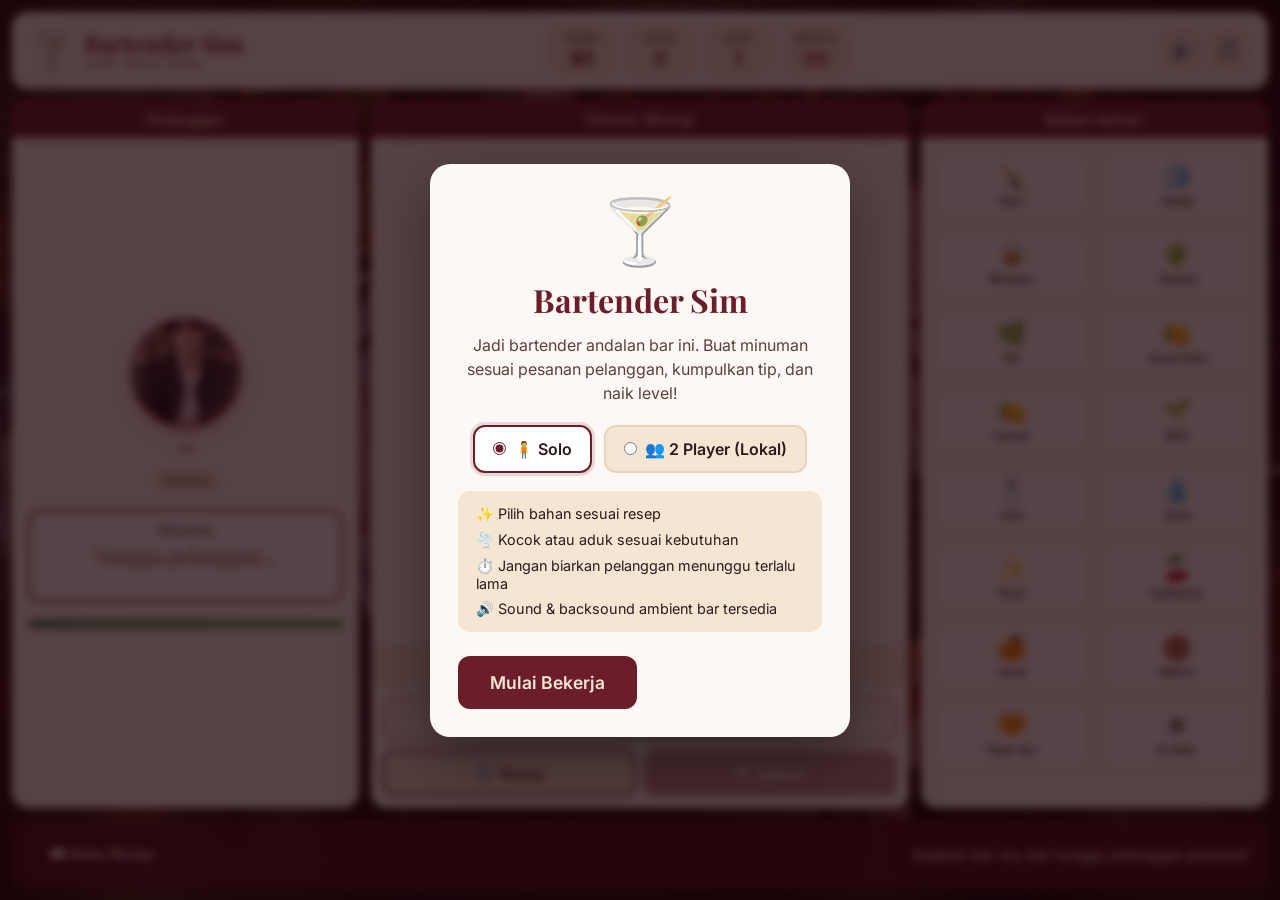
==== index.html @ 325044a6 "Add files via upload" ====
<!DOCTYPE html>
<html lang="id">
<head>
  <meta charset="UTF-8" />
  <meta name="viewport" content="width=device-width, initial-scale=1.0, maximum-scale=1.0, user-scalable=no" />
  <title>Bartender Sim — Maroon & Beige</title>
  <link rel="stylesheet" href="styles.css" />
  <link rel="preconnect" href="https://fonts.googleapis.com">
  <link rel="preconnect" href="https://fonts.gstatic.com" crossorigin>
  <link href="https://fonts.googleapis.com/css2?family=Playfair+Display:wght@500;700&family=Inter:wght@400;500;600;700&display=swap" rel="stylesheet">
</head>
<body>
  <div id="app">
    <!-- HEADER -->
    <header class="header">
      <div class="logo">
        <span class="logo-icon">🍸</span>
        <div>
          <h1>Bartender Sim</h1>
          <p class="tagline">Craft. Serve. Shine.</p>
        </div>
      </div>
      <div class="stats">
        <div class="stat">
          <span class="stat-label">Uang</span>
          <span class="stat-value" id="money">$0</span>
        </div>
        <div class="stat">
          <span class="stat-label">Skor</span>
          <span class="stat-value" id="score">0</span>
        </div>
        <div class="stat" id="p2Stat" style="display:none;">
          <span class="stat-label">P2 Skor</span>
          <span class="stat-value" id="score2">0</span>
        </div>
        <div class="stat">
          <span class="stat-label">Hari</span>
          <span class="stat-value" id="day">1</span>
        </div>
        <div class="stat timer-stat">
          <span class="stat-label">Waktu</span>
          <span class="stat-value" id="timer">60</span>
        </div>
      </div>
      <div class="audio-controls">
        <button class="btn-icon" id="btnMute" title="Mute / Unmute">🔊</button>
        <button class="btn-icon" id="btnBgm" title="Backsound On/Off">🎵</button>
      </div>
    </header>

    <!-- MAIN GAME AREA -->
    <main class="main">
      <!-- LEFT: CUSTOMER + ORDER -->
      <section class="panel customer-panel">
        <div class="panel-header">Pelanggan <span id="turnIndicator"></span></div>
        <div class="customer-area">
          <div class="customer-avatar-wrap">
            <img class="customer-avatar" id="customerAvatar" src="customers/leo.jpg" alt="Pelanggan" />
          </div>
          <div class="customer-name" id="customerName">—</div>
          <div class="customer-mood" id="customerMood">Senang</div>
          <div class="order-box">
            <div class="order-label">Pesanan</div>
            <div class="order-name" id="orderName">Tunggu pelanggan...</div>
            <div class="order-hint" id="orderHint"></div>
          </div>
          <div class="patience-bar">
            <div class="patience-fill" id="patienceBar"></div>
          </div>
        </div>
      </section>

      <!-- CENTER: MIXING STATION -->
      <section class="panel mixing-panel">
        <div class="panel-header">Stasiun Mixing</div>
        
        <div class="glass-area">
          <div class="glass-selector" id="glassSelector">
            <button class="glass-type active" data-type="highball" title="Highball">🥃</button>
            <button class="glass-type" data-type="collins" title="Collins">🥤</button>
            <button class="glass-type" data-type="rocks" title="Rocks">🥃</button>
            <button class="glass-type" data-type="oldfashioned" title="Old Fashioned">🥃</button>
            <button class="glass-type" data-type="shot" title="Shot">🥛</button>
            <button class="glass-type" data-type="martini" title="Martini">🍸</button>
            <button class="glass-type" data-type="wine" title="Wine">🍷</button>
          </div>
          <div class="glass-stage">
            <div class="glass glass-highball" id="glass">
              <div class="liquid" id="liquid"></div>
              <div class="glass-shine"></div>
              <div class="ice-cubes" id="iceCubes"></div>
              <div class="garnish" id="garnish"></div>
            </div>
          </div>
          <div class="glass-label" id="glassLabel">Highball Glass · kosong</div>
        </div>

        <div class="current-mix" id="currentMix">
          <span class="mix-empty">Belum ada bahan</span>
        </div>

        <div class="actions">
          <button class="btn btn-secondary" id="btnShake" disabled>
            <span>🌪️</span> Kocok
          </button>
          <button class="btn btn-secondary" id="btnStir" disabled>
            <span>🥄</span> Aduk
          </button>
          <button class="btn btn-secondary" id="btnClear">
            <span>🗑️</span> Buang
          </button>
          <button class="btn btn-primary" id="btnServe" disabled>
            <span>🥂</span> Sajikan
          </button>
        </div>
      </section>

      <!-- RIGHT: INGREDIENTS -->
      <section class="panel ingredients-panel">
        <div class="panel-header">Bahan-bahan</div>
        <div class="ingredients-grid" id="ingredientsGrid"></div>
      </section>
    </main>

    <!-- BOTTOM BAR -->
    <footer class="footer">
      <div class="recipe-book">
        <button class="btn btn-ghost" id="btnRecipes">📖 Buku Resep</button>
      </div>
      <div class="message" id="message">Siapkan bar-mu dan tunggu pelanggan pertama!</div>
    </footer>

    <!-- MODALS -->
    <div class="modal-overlay" id="recipeModal">
      <div class="modal">
        <div class="modal-header">
          <h2>📖 Buku Resep</h2>
          <button class="btn-close" id="closeRecipe">×</button>
        </div>
        <div class="modal-body" id="recipeList"></div>
      </div>
    </div>

    <div class="modal-overlay" id="resultModal">
      <div class="modal result-modal">
        <div class="result-icon" id="resultIcon">🎉</div>
        <h2 id="resultTitle">Bagus!</h2>
        <p id="resultText">Kamu mendapatkan tip yang bagus.</p>
        <div class="result-reward" id="resultReward">+$25</div>
        <button class="btn btn-primary" id="btnContinue">Lanjut</button>
      </div>
    </div>

    <div class="modal-overlay" id="dayEndModal">
      <div class="modal">
        <h2>🌙 Hari Selesai</h2>
        <p id="daySummary">Kerja bagus hari ini!</p>
        <div class="day-stats">
          <div>Pelanggan dilayani: <strong id="servedCount">0</strong></div>
          <div>Pendapatan hari ini: <strong id="dayEarning">$0</strong></div>
          <div id="multiResult" style="display:none; margin-top:12px;"></div>
        </div>
        <button class="btn btn-primary" id="btnNextDay">Mulai Hari Berikutnya</button>
      </div>
    </div>

    <div class="modal-overlay active" id="startModal">
      <div class="modal start-modal">
        <div class="start-logo">🍸</div>
        <h1>Bartender Sim</h1>
        <p class="start-desc">Jadi bartender andalan bar ini. Buat minuman sesuai pesanan pelanggan, kumpulkan tip, dan naik level!</p>
        
        <div class="mode-select">
          <label class="mode-option">
            <input type="radio" name="mode" value="solo" checked>
            <span>🧍 Solo</span>
          </label>
          <label class="mode-option">
            <input type="radio" name="mode" value="versus">
            <span>👥 2 Player (Lokal)</span>
          </label>
        </div>

        <div class="start-tips">
          <div>✨ Pilih bahan sesuai resep</div>
          <div>🌪️ Kocok atau aduk sesuai kebutuhan</div>
          <div>⏱️ Jangan biarkan pelanggan menunggu terlalu lama</div>
          <div>🔊 Sound & backsound ambient bar tersedia</div>
        </div>
        <button class="btn btn-primary btn-large" id="btnStart">Mulai Bekerja</button>
      </div>
    </div>
  </div>

  <script src="script.js"></script>
</body>
</html>
---- styles.css ----
:root {
  --maroon: #6B1E2A;
  --maroon-dark: #4A0E16;
  --maroon-light: #8B2E3A;
  --beige: #F5E6D3;
  --beige-dark: #E8D5C0;
  --beige-light: #FDF8F3;
  --gold: #C9A227;
  --text: #2C1A1A;
  --text-light: #5C4040;
  --success: #2E7D4F;
  --danger: #B33A3A;
  --shadow: 0 8px 32px rgba(74, 14, 22, 0.18);
  --radius: 16px;
  --transition: 0.25s cubic-bezier(0.4, 0, 0.2, 1);
}

* {
  margin: 0;
  padding: 0;
  box-sizing: border-box;
}

html, body {
  height: 100%;
  overflow: hidden;
  font-family: 'Inter', system-ui, sans-serif;
  background: #1a080c url("bg.jpg") center/cover no-repeat fixed;
  background-color: #1a080c;
  color: var(--text);
  -webkit-tap-highlight-color: transparent;
}

body::before {
  content: "";
  position: fixed;
  inset: 0;
  background: rgba(20, 5, 10, 0.32);
  pointer-events: none;
  z-index: 0;
}

#app {
  position: relative;
  z-index: 1;
  height: 100%;
  display: flex;
  flex-direction: column;
  max-width: 1400px;
  margin: 0 auto;
  padding: 12px;
  gap: 12px;
}

/* ========== HEADER ========== */
.header {
  display: flex;
  justify-content: space-between;
  align-items: center;
  background: var(--beige-light);
  border-radius: var(--radius);
  padding: 12px 20px;
  box-shadow: var(--shadow);
  flex-shrink: 0;
}

.logo {
  display: flex;
  align-items: center;
  gap: 12px;
}

.logo-icon {
  font-size: 2rem;
  filter: drop-shadow(0 2px 4px rgba(0,0,0,0.2));
}

.logo h1 {
  font-family: 'Playfair Display', serif;
  font-size: 1.5rem;
  color: var(--maroon);
  line-height: 1.1;
}

.tagline {
  font-size: 0.75rem;
  color: var(--text-light);
  letter-spacing: 0.5px;
}

.stats {
  display: flex;
  gap: 8px;
}

.stat {
  background: var(--beige);
  border-radius: 12px;
  padding: 8px 14px;
  text-align: center;
  min-width: 70px;
  transition: transform var(--transition);
}

.stat:hover {
  transform: translateY(-2px);
}

.stat-label {
  display: block;
  font-size: 0.65rem;
  text-transform: uppercase;
  letter-spacing: 0.5px;
  color: var(--text-light);
  font-weight: 600;
}

.stat-value {
  display: block;
  font-size: 1.15rem;
  font-weight: 700;
  color: var(--maroon);
  margin-top: 2px;
}

.timer-stat .stat-value {
  color: var(--danger);
}

/* ========== MAIN ========== */
.main {
  flex: 1;
  display: grid;
  grid-template-columns: 1fr 1.55fr 1fr;
  gap: 12px;
  min-height: 0;
}

.panel {
  background: var(--beige-light);
  border-radius: var(--radius);
  box-shadow: var(--shadow);
  display: flex;
  flex-direction: column;
  overflow: hidden;
}

.panel-header {
  background: var(--maroon);
  color: var(--beige);
  padding: 10px 16px;
  font-weight: 600;
  font-size: 0.9rem;
  letter-spacing: 0.3px;
  text-align: center;
}

/* Customer Panel */
.customer-area {
  flex: 1;
  display: flex;
  flex-direction: column;
  align-items: center;
  justify-content: center;
  padding: 16px;
  gap: 10px;
}

.customer-avatar-wrap {
  width: 110px;
  height: 110px;
  border-radius: 50%;
  overflow: hidden;
  border: 3px solid var(--maroon);
  box-shadow: 0 6px 18px rgba(74, 14, 22, 0.25);
  flex-shrink: 0;
  transition: transform 0.4s ease;
}

.customer-avatar-wrap.bounce {
  animation: bounceIn 0.5s ease;
}

.customer-avatar {
  width: 100%;
  height: 100%;
  object-fit: cover;
  object-position: top center;
  display: block;
}

@keyframes bounceIn {
  0% { transform: scale(0.3); opacity: 0; }
  50% { transform: scale(1.1); }
  100% { transform: scale(1); opacity: 1; }
}

.customer-name {
  font-weight: 700;
  font-size: 1.1rem;
  color: var(--maroon);
}

.customer-mood {
  font-size: 0.8rem;
  color: var(--text-light);
  background: var(--beige);
  padding: 4px 12px;
  border-radius: 20px;
}

.order-box {
  background: white;
  border: 2px solid var(--maroon);
  border-radius: 12px;
  padding: 12px 16px;
  width: 100%;
  text-align: center;
  margin-top: 8px;
}

.order-label {
  font-size: 0.7rem;
  text-transform: uppercase;
  color: var(--text-light);
  font-weight: 600;
}

.order-name {
  font-family: 'Playfair Display', serif;
  font-size: 1.25rem;
  color: var(--maroon);
  margin: 4px 0;
}

.order-hint {
  font-size: 0.75rem;
  color: var(--text-light);
  min-height: 1.2em;
}

.patience-bar {
  width: 100%;
  height: 8px;
  background: var(--beige-dark);
  border-radius: 4px;
  overflow: hidden;
  margin-top: 8px;
}

.patience-fill {
  height: 100%;
  width: 100%;
  background: linear-gradient(90deg, var(--success), #4CAF50);
  border-radius: 4px;
  transition: width 0.3s linear, background 0.3s;
}

.patience-fill.warning {
  background: linear-gradient(90deg, #E6A817, #FF9800);
}

.patience-fill.danger {
  background: linear-gradient(90deg, var(--danger), #E53935);
}

/* Mixing Panel */
.mixing-panel {
  position: relative;
  overflow: hidden;
  display: flex;
  flex-direction: column;
}

.glass-area {
  flex: 1;
  display: flex;
  flex-direction: column;
  align-items: center;
  justify-content: center;
  padding: 12px 16px 8px;
  position: relative;
  min-height: 0;
  overflow: auto;
}

.glass {
  width: 100px;
  height: 140px;
  background: linear-gradient(180deg, rgba(255,255,255,0.15) 0%, rgba(255,255,255,0.05) 100%);
  border: 3px solid rgba(107, 30, 42, 0.3);
  border-radius: 8px 8px 20px 20px;
  position: relative;
  overflow: hidden;
  box-shadow: inset 0 -10px 20px rgba(0,0,0,0.05), 0 8px 20px rgba(0,0,0,0.1);
  transition: transform 0.3s ease;
}

.glass.shake {
  animation: shakeGlass 0.32s ease;
}

.glass.stir {
  animation: stirGlass 0.36s ease;
}

@keyframes shakeGlass {
  0%, 100% { transform: translateX(0) rotate(0); }
  25% { transform: translateX(-6px) rotate(-2deg); }
  50% { transform: translateX(6px) rotate(2deg); }
  75% { transform: translateX(-4px) rotate(-1deg); }
}

@keyframes stirGlass {
  0%, 100% { transform: rotate(0); }
  30% { transform: rotate(4deg); }
  70% { transform: rotate(-4deg); }
}

.liquid {
  position: absolute;
  bottom: 0;
  left: 0;
  right: 0;
  height: 0%;
  background: linear-gradient(180deg, #C9A227 0%, #8B6914 100%);
  transition: height 0.5s ease, background 0.5s ease;
  border-radius: 0 0 16px 16px;
}

.glass-shine {
  position: absolute;
  top: 10%;
  left: 12%;
  width: 18%;
  height: 50%;
  background: linear-gradient(180deg, rgba(255,255,255,0.4), transparent);
  border-radius: 20px;
  pointer-events: none;
}

.ice-cubes {
  position: absolute;
  bottom: 20%;
  left: 0;
  right: 0;
  display: flex;
  justify-content: center;
  gap: 4px;
  opacity: 0;
  transition: opacity 0.3s;
}

.ice-cubes.show {
  opacity: 1;
}

.ice-cubes span {
  width: 14px;
  height: 14px;
  background: rgba(255,255,255,0.7);
  border-radius: 3px;
  box-shadow: inset -2px -2px 4px rgba(0,0,0,0.1);
}

.garnish {
  position: absolute;
  top: -12px;
  right: 10px;
  font-size: 1.5rem;
  opacity: 0;
  transition: opacity 0.3s, transform 0.3s;
  transform: scale(0.5);
}

.garnish.show {
  opacity: 1;
  transform: scale(1);
}

.glass-label {
  margin-top: 12px;
  font-size: 0.85rem;
  color: var(--text-light);
  font-weight: 500;
}

.current-mix {
  padding: 8px 12px;
  background: var(--beige);
  min-height: 40px;
  display: flex;
  flex-wrap: wrap;
  gap: 6px;
  align-items: center;
  justify-content: center;
  flex-shrink: 0;
}

.mix-empty {
  color: var(--text-light);
  font-size: 0.85rem;
}

.mix-tag {
  background: var(--maroon);
  color: var(--beige);
  padding: 4px 10px;
  border-radius: 20px;
  font-size: 0.75rem;
  font-weight: 600;
  animation: tagIn 0.3s ease;
}

@keyframes tagIn {
  from { transform: scale(0.5); opacity: 0; }
  to { transform: scale(1); opacity: 1; }
}

.actions {
  display: grid;
  grid-template-columns: 1fr 1fr;
  gap: 8px;
  padding: 10px 12px 12px;
  flex-shrink: 0;
  background: var(--beige-light);
  border-top: 1px solid var(--beige-dark);
}

/* Ingredients */
.ingredients-grid {
  flex: 1;
  display: grid;
  grid-template-columns: repeat(2, 1fr);
  gap: 8px;
  padding: 12px;
  overflow-y: auto;
  align-content: start;
}

.ingredient-btn {
  background: white;
  border: 2px solid var(--beige-dark);
  border-radius: 12px;
  padding: 10px 6px;
  cursor: pointer;
  display: flex;
  flex-direction: column;
  align-items: center;
  gap: 4px;
  transition: all var(--transition);
  font-family: inherit;
  color: var(--text);
}

.ingredient-btn:hover {
  border-color: var(--maroon);
  transform: translateY(-2px);
  box-shadow: 0 4px 12px rgba(107, 30, 42, 0.15);
}

.ingredient-btn:active {
  transform: scale(0.96);
}

.ingredient-btn.selected {
  border-color: var(--maroon);
  background: var(--beige);
  box-shadow: 0 0 0 3px rgba(107, 30, 42, 0.2);
}

.ingredient-btn .icon {
  font-size: 1.5rem;
}

.ingredient-btn .name {
  font-size: 0.7rem;
  font-weight: 600;
  text-align: center;
  line-height: 1.2;
}

/* Buttons */
.btn {
  border: none;
  border-radius: 12px;
  padding: 12px 16px;
  font-family: inherit;
  font-weight: 600;
  font-size: 0.9rem;
  cursor: pointer;
  display: flex;
  align-items: center;
  justify-content: center;
  gap: 6px;
  transition: all var(--transition);
}

.btn:disabled {
  opacity: 0.45;
  cursor: not-allowed;
  transform: none !important;
}

.btn-primary {
  background: var(--maroon);
  color: var(--beige);
}

.btn-primary:hover:not(:disabled) {
  background: var(--maroon-light);
  transform: translateY(-2px);
  box-shadow: 0 6px 16px rgba(107, 30, 42, 0.3);
}

.btn-secondary {
  background: var(--beige);
  color: var(--maroon);
  border: 2px solid var(--maroon);
}

.btn-secondary:hover:not(:disabled) {
  background: var(--beige-dark);
  transform: translateY(-2px);
}

.btn-ghost {
  background: transparent;
  color: var(--beige);
  border: 1px solid rgba(245, 230, 211, 0.4);
}

.btn-ghost:hover {
  background: rgba(245, 230, 211, 0.15);
}

.btn-large {
  padding: 16px 32px;
  font-size: 1.1rem;
}

.btn-close {
  background: none;
  border: none;
  font-size: 1.5rem;
  cursor: pointer;
  color: var(--text-light);
  line-height: 1;
}

/* Footer */
.footer {
  background: rgba(74, 14, 22, 0.85);
  border-radius: var(--radius);
  padding: 12px 20px;
  display: flex;
  justify-content: space-between;
  align-items: center;
  flex-shrink: 0;
  backdrop-filter: blur(8px);
}

.recipe-book {
  display: flex;
  gap: 8px;
}

.message {
  color: var(--beige);
  font-size: 0.9rem;
  font-weight: 500;
  text-align: right;
  max-width: 50%;
}

/* Modals */
.modal-overlay {
  position: fixed;
  inset: 0;
  background: rgba(30, 5, 10, 0.75);
  display: flex;
  align-items: center;
  justify-content: center;
  z-index: 100;
  opacity: 0;
  visibility: hidden;
  transition: all 0.3s ease;
  padding: 20px;
  backdrop-filter: blur(4px);
}

.modal-overlay.active {
  opacity: 1;
  visibility: visible;
}

.modal {
  background: var(--beige-light);
  border-radius: 20px;
  padding: 28px;
  max-width: 420px;
  width: 100%;
  max-height: 85vh;
  overflow-y: auto;
  box-shadow: 0 20px 60px rgba(0,0,0,0.4);
  transform: scale(0.9) translateY(20px);
  transition: transform 0.3s ease;
}

.modal-overlay.active .modal {
  transform: scale(1) translateY(0);
}

.modal-header {
  display: flex;
  justify-content: space-between;
  align-items: center;
  margin-bottom: 16px;
}

.modal-header h2 {
  font-family: 'Playfair Display', serif;
  color: var(--maroon);
}

.modal-body {
  display: flex;
  flex-direction: column;
  gap: 12px;
}

.recipe-card {
  background: white;
  border-radius: 12px;
  padding: 14px;
  border-left: 4px solid var(--maroon);
}

.recipe-card h3 {
  color: var(--maroon);
  font-size: 1rem;
  margin-bottom: 6px;
}

.recipe-card .ingredients {
  font-size: 0.85rem;
  color: var(--text-light);
  line-height: 1.5;
}

.recipe-card .method {
  font-size: 0.8rem;
  color: var(--gold);
  margin-top: 4px;
  font-weight: 600;
}

/* Result Modal */
.result-modal {
  text-align: center;
}

.result-icon {
  font-size: 3.5rem;
  margin-bottom: 8px;
}

.result-modal h2 {
  font-family: 'Playfair Display', serif;
  color: var(--maroon);
  margin-bottom: 8px;
}

.result-modal p {
  color: var(--text-light);
  margin-bottom: 12px;
}

.result-reward {
  font-size: 1.8rem;
  font-weight: 700;
  color: var(--success);
  margin-bottom: 20px;
}

/* Start Modal */
.start-modal {
  text-align: center;
}

.start-logo {
  font-size: 4rem;
  margin-bottom: 8px;
}

.start-modal h1 {
  font-family: 'Playfair Display', serif;
  color: var(--maroon);
  font-size: 2rem;
  margin-bottom: 12px;
}

.start-desc {
  color: var(--text-light);
  margin-bottom: 20px;
  line-height: 1.5;
}

.start-tips {
  text-align: left;
  background: var(--beige);
  border-radius: 12px;
  padding: 14px 18px;
  margin-bottom: 24px;
  font-size: 0.9rem;
  color: var(--text);
  display: flex;
  flex-direction: column;
  gap: 8px;
}

.day-stats {
  background: var(--beige);
  border-radius: 12px;
  padding: 16px;
  margin: 16px 0 24px;
  text-align: left;
  line-height: 1.8;
}

/* ========== RESPONSIVE ========== */
@media (max-width: 900px) {
  .main {
    grid-template-columns: 1fr;
    grid-template-rows: auto 1fr auto;
  }

  .customer-panel {
    max-height: 200px;
  }

  .customer-area {
    flex-direction: row;
    flex-wrap: wrap;
    gap: 8px;
    padding: 10px;
  }

  .customer-avatar-wrap {
    width: 72px;
    height: 72px;
  }

  .order-box {
    flex: 1;
    min-width: 140px;
    margin-top: 0;
  }

  .ingredients-grid {
    grid-template-columns: repeat(4, 1fr);
    max-height: 160px;
  }

  .header {
    flex-direction: column;
    gap: 10px;
    padding: 10px;
  }

  .stats {
    width: 100%;
    justify-content: space-between;
  }

  .stat {
    flex: 1;
    min-width: 0;
    padding: 6px 8px;
  }

  .message {
    max-width: 100%;
    text-align: center;
    font-size: 0.8rem;
  }

  .footer {
    flex-direction: column;
    gap: 8px;
  }
}

@media (max-width: 480px) {
  #app {
    padding: 8px;
    gap: 8px;
  }

  .logo h1 {
    font-size: 1.2rem;
  }

  .ingredients-grid {
    grid-template-columns: repeat(3, 1fr);
  }

  .actions {
    grid-template-columns: 1fr 1fr;
  }

  .btn {
    padding: 10px 8px;
    font-size: 0.8rem;
  }

  .glass {
    width: 80px;
    height: 110px;
  }
}

/* Smooth scrollbar */
.ingredients-grid::-webkit-scrollbar,
.modal-body::-webkit-scrollbar {
  width: 6px;
}
.ingredients-grid::-webkit-scrollbar-track,
.modal-body::-webkit-scrollbar-track {
  background: var(--beige);
}
.ingredients-grid::-webkit-scrollbar-thumb,
.modal-body::-webkit-scrollbar-thumb {
  background: var(--maroon);
  border-radius: 3px;
}

/* Audio controls */
.audio-controls {
  display: flex;
  gap: 6px;
  margin-left: 8px;
}

.btn-icon {
  background: var(--beige);
  border: 2px solid var(--beige-dark);
  border-radius: 10px;
  width: 40px;
  height: 40px;
  font-size: 1.1rem;
  cursor: pointer;
  display: flex;
  align-items: center;
  justify-content: center;
  transition: all var(--transition);
}

.btn-icon:hover {
  border-color: var(--maroon);
  background: white;
}

.btn-icon.off {
  opacity: 0.5;
  filter: grayscale(0.8);
}

/* Mode select */
.mode-select {
  display: flex;
  gap: 12px;
  justify-content: center;
  margin-bottom: 18px;
}

.mode-option {
  background: var(--beige);
  border: 2px solid var(--beige-dark);
  border-radius: 12px;
  padding: 12px 18px;
  cursor: pointer;
  font-weight: 600;
  color: var(--text);
  transition: all var(--transition);
  display: flex;
  align-items: center;
  gap: 8px;
}

.mode-option:has(input:checked) {
  border-color: var(--maroon);
  background: white;
  box-shadow: 0 0 0 3px rgba(107, 30, 42, 0.15);
}

.mode-option input {
  accent-color: var(--maroon);
}

#turnIndicator {
  font-weight: 400;
  font-size: 0.85rem;
  opacity: 0.9;
}

@media (max-width: 900px) {
  .audio-controls {
    position: absolute;
    top: 12px;
    right: 12px;
  }
  .header {
    position: relative;
  }
}

/* ========== GLASS SELECTOR & SHAPES ========== */
.glass-selector {
  display: flex;
  flex-wrap: wrap;
  gap: 6px;
  justify-content: center;
  margin-bottom: 6px;
  padding: 4px 8px 0;
  flex-shrink: 0;
}

.glass-type {
  width: 36px;
  height: 36px;
  border-radius: 10px;
  border: 2px solid var(--beige-dark);
  background: white;
  font-size: 1.1rem;
  cursor: pointer;
  display: flex;
  align-items: center;
  justify-content: center;
  transition: all var(--transition);
  padding: 0;
}

.glass-type:hover {
  border-color: var(--maroon);
  transform: translateY(-2px);
}

.glass-type.active {
  border-color: var(--maroon);
  background: var(--beige);
  box-shadow: 0 0 0 3px rgba(107, 30, 42, 0.2);
}

.glass-stage {
  display: flex;
  justify-content: center;
  align-items: flex-end;
  min-height: 130px;
  max-height: 150px;
  position: relative;
  flex: 1;
  padding-top: 4px;
}

/* Base glass */
.glass {
  position: relative;
  overflow: hidden;
  background: linear-gradient(180deg, rgba(255,255,255,0.2) 0%, rgba(255,255,255,0.05) 100%);
  border: 3px solid rgba(107, 30, 42, 0.35);
  box-shadow: inset 0 -8px 16px rgba(0,0,0,0.06), 0 8px 20px rgba(0,0,0,0.12);
  transition: transform 0.3s ease, width 0.3s, height 0.3s, border-radius 0.3s;
}

.glass .liquid {
  position: absolute;
  bottom: 0;
  left: 0;
  right: 0;
  height: 0%;
  transition: height 0.5s ease, background 0.5s ease;
  z-index: 1;
}

.glass .glass-shine {
  position: absolute;
  top: 8%;
  left: 12%;
  width: 16%;
  height: 45%;
  background: linear-gradient(180deg, rgba(255,255,255,0.45), transparent);
  border-radius: 20px;
  pointer-events: none;
  z-index: 2;
}

.glass .ice-cubes {
  position: absolute;
  bottom: 18%;
  left: 0;
  right: 0;
  display: flex;
  justify-content: center;
  gap: 4px;
  opacity: 0;
  transition: opacity 0.3s;
  z-index: 3;
}

.glass .ice-cubes.show { opacity: 1; }

.glass .ice-cubes span {
  width: 12px;
  height: 12px;
  background: rgba(255,255,255,0.75);
  border-radius: 3px;
  box-shadow: inset -2px -2px 3px rgba(0,0,0,0.12);
}

.glass .garnish {
  position: absolute;
  top: -14px;
  right: 8px;
  font-size: 1.4rem;
  opacity: 0;
  transition: opacity 0.3s, transform 0.3s;
  transform: scale(0.5);
  z-index: 4;
}

.glass .garnish.show {
  opacity: 1;
  transform: scale(1);
}

/* --- Glass shapes --- */

/* Highball - tall straight */
.glass-highball {
  width: 68px;
  height: 110px;
  border-radius: 6px 6px 10px 10px;
}
.glass-highball .liquid { border-radius: 0 0 7px 7px; }

/* Collins - taller narrower */
.glass-collins {
  width: 56px;
  height: 118px;
  border-radius: 5px 5px 8px 8px;
}
.glass-collins .liquid { border-radius: 0 0 5px 5px; }

/* Rocks - short wide */
.glass-rocks {
  width: 95px;
  height: 85px;
  border-radius: 6px 6px 12px 12px;
}
.glass-rocks .liquid { border-radius: 0 0 9px 9px; }

/* Old Fashioned - short, slightly wider, thicker look */
.glass-oldfashioned {
  width: 100px;
  height: 80px;
  border-radius: 8px 8px 14px 14px;
  border-width: 4px;
}
.glass-oldfashioned .liquid { border-radius: 0 0 10px 10px; }

/* Shot - small */
.glass-shot {
  width: 48px;
  height: 65px;
  border-radius: 4px 4px 8px 8px;
}
.glass-shot .liquid { border-radius: 0 0 5px 5px; }
.glass-shot .ice-cubes span { width: 8px; height: 8px; }

/* Martini - V shape approximation with clip / wide top narrow bottom */
.glass-martini {
  width: 100px;
  height: 78px;
  border-radius: 4px 4px 50% 50%;
  border: 3px solid rgba(107, 30, 42, 0.55);
  background: linear-gradient(180deg, rgba(255,255,255,0.28) 0%, rgba(255,255,255,0.08) 100%);
  box-shadow: inset 0 -6px 12px rgba(0,0,0,0.06), 0 6px 14px rgba(0,0,0,0.12);
  /* V-ish bowl look */
  clip-path: none;
  transform-origin: center bottom;
}
.glass-martini .liquid {
  border-radius: 0 0 48% 48%;
  left: 6%;
  right: 6%;
  width: auto;
}
.glass-martini .glass-shine {
  left: 18%;
  width: 14%;
  height: 40%;
}
.glass-martini .ice-cubes {
  bottom: 22%;
}
.glass-martini .garnish {
  top: -12px;
  right: 12px;
}

/* Wine - rounded bowl */
.glass-wine {
  width: 85px;
  height: 100px;
  border-radius: 50% 50% 20% 20% / 60% 60% 30% 30%;
  border-width: 3px;
}
.glass-wine .liquid {
  border-radius: 0 0 18% 18% / 0 0 40% 40%;
}

/* Shake / stir animations still work */
.glass.shake { animation: shakeGlass 0.32s ease; }
.glass.stir { animation: stirGlass 0.36s ease; }

@media (max-width: 480px) {
  .glass-type { width: 32px; height: 32px; font-size: 1rem; }
  .glass-highball { width: 54px; height: 95px; }
  .glass-collins { width: 48px; height: 100px; }
  .glass-rocks { width: 80px; height: 72px; }
  .glass-oldfashioned { width: 85px; height: 68px; }
  .glass-martini { width: 90px; height: 75px; }
  .glass-wine { width: 70px; height: 85px; }
  .glass-shot { width: 42px; height: 55px; }
}
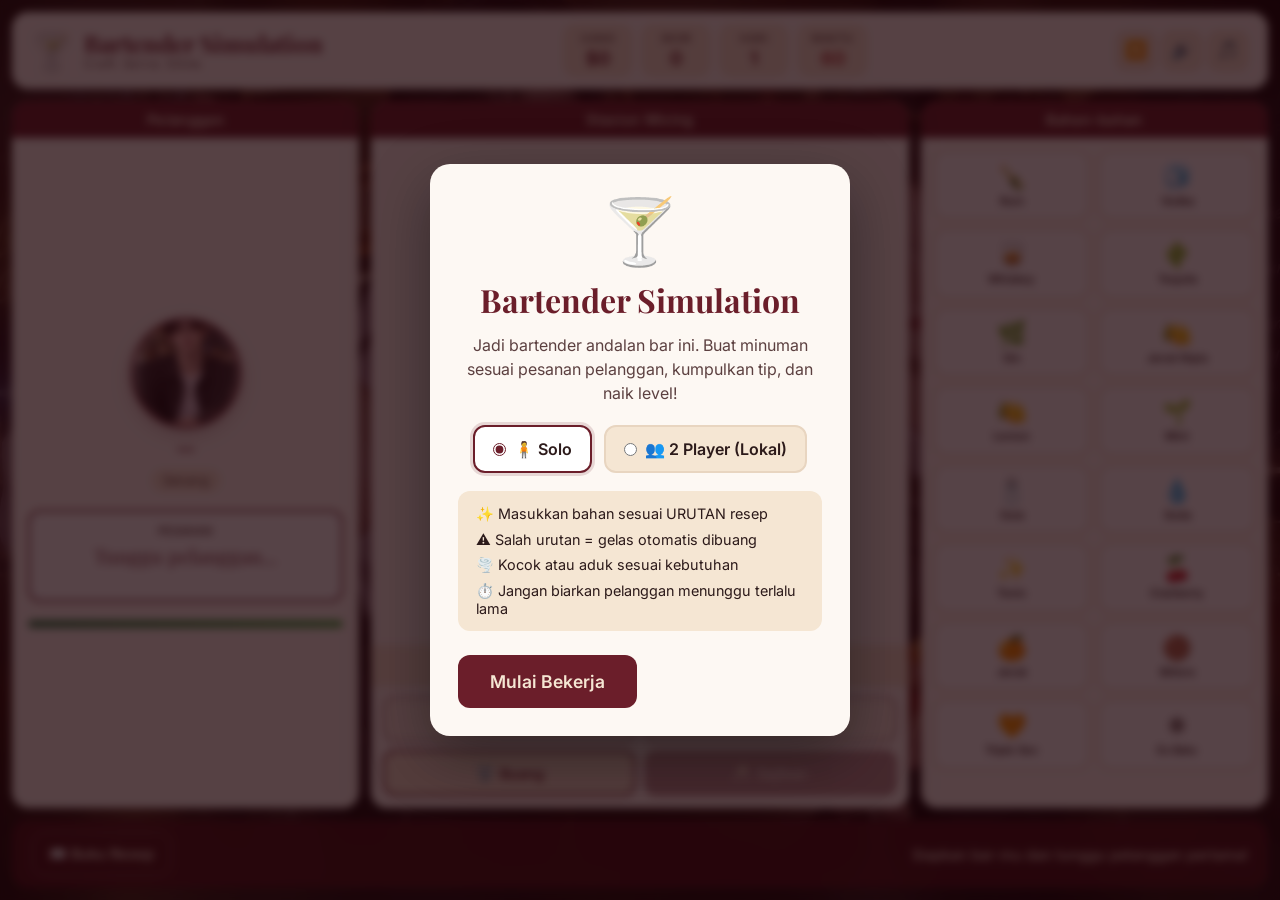
==== commit bb2bb87a: "Add files via upload" ====
--- a/index.html
+++ b/index.html
@@ -3,7 +3,7 @@
 <head>
   <meta charset="UTF-8" />
   <meta name="viewport" content="width=device-width, initial-scale=1.0, maximum-scale=1.0, user-scalable=no" />
-  <title>Bartender Sim — Maroon & Beige</title>
+  <title>Bartender Simulation — Maroon & Beige</title>
   <link rel="stylesheet" href="styles.css" />
   <link rel="preconnect" href="https://fonts.googleapis.com">
   <link rel="preconnect" href="https://fonts.gstatic.com" crossorigin>
@@ -16,7 +16,7 @@
       <div class="logo">
         <span class="logo-icon">🍸</span>
         <div>
-          <h1>Bartender Sim</h1>
+          <h1>Bartender Simulation</h1>
           <p class="tagline">Craft. Serve. Shine.</p>
         </div>
       </div>
@@ -43,6 +43,7 @@
         </div>
       </div>
       <div class="audio-controls">
+        <button class="btn-icon" id="btnPause" title="Pause / Resume">⏸️</button>
         <button class="btn-icon" id="btnMute" title="Mute / Unmute">🔊</button>
         <button class="btn-icon" id="btnBgm" title="Backsound On/Off">🎵</button>
       </div>
@@ -167,7 +168,7 @@
     <div class="modal-overlay active" id="startModal">
       <div class="modal start-modal">
         <div class="start-logo">🍸</div>
-        <h1>Bartender Sim</h1>
+        <h1>Bartender Simulation</h1>
         <p class="start-desc">Jadi bartender andalan bar ini. Buat minuman sesuai pesanan pelanggan, kumpulkan tip, dan naik level!</p>
         
         <div class="mode-select">
@@ -182,10 +183,10 @@
         </div>
 
         <div class="start-tips">
-          <div>✨ Pilih bahan sesuai resep</div>
+          <div>✨ Masukkan bahan sesuai URUTAN resep</div>
+          <div>⚠️ Salah urutan = gelas otomatis dibuang</div>
           <div>🌪️ Kocok atau aduk sesuai kebutuhan</div>
           <div>⏱️ Jangan biarkan pelanggan menunggu terlalu lama</div>
-          <div>🔊 Sound & backsound ambient bar tersedia</div>
         </div>
         <button class="btn btn-primary btn-large" id="btnStart">Mulai Bekerja</button>
       </div>
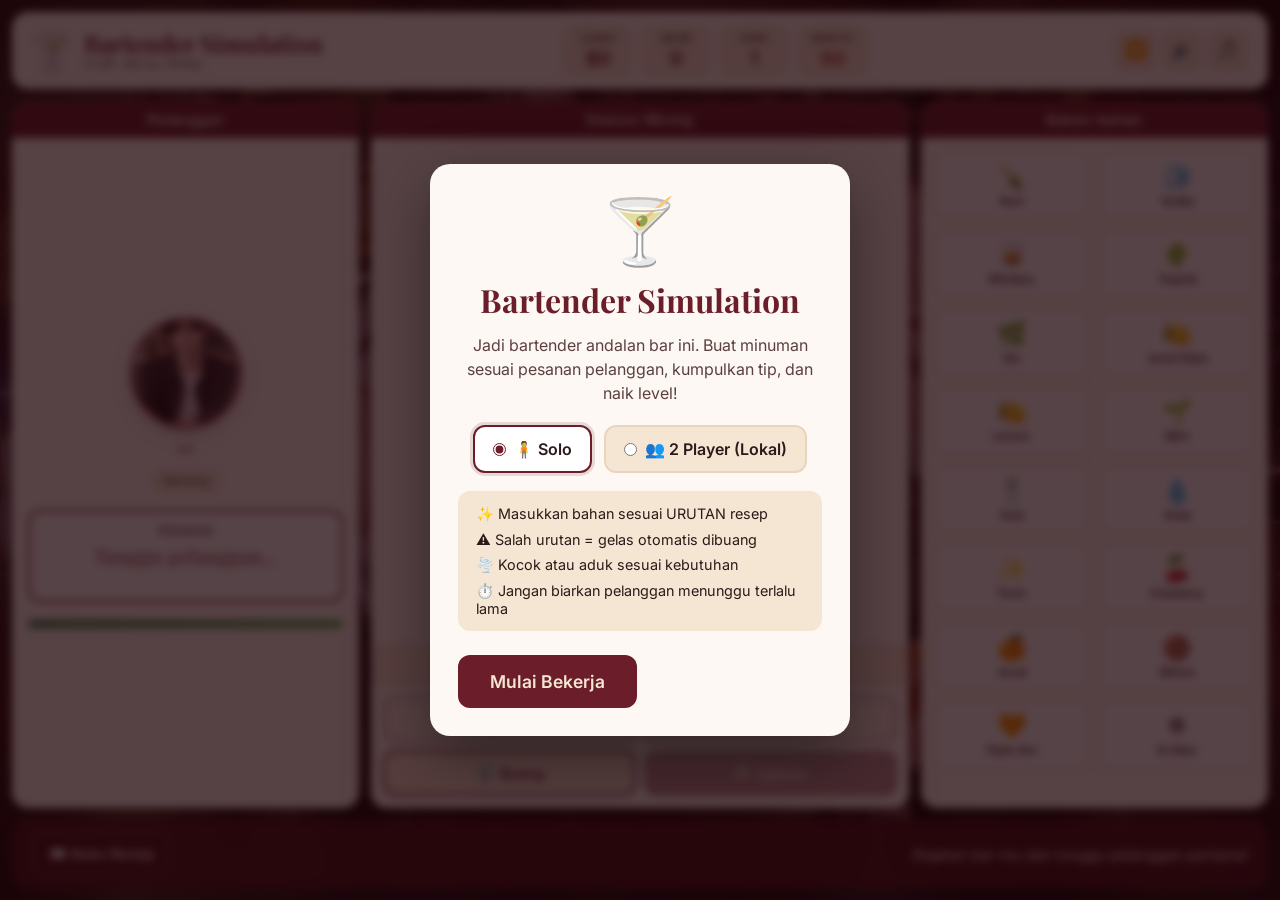
==== commit 312fd2d0: "Add files via upload" ====
--- a/index.html
+++ b/index.html
@@ -2,15 +2,87 @@
 <html lang="id">
 <head>
   <meta charset="UTF-8" />
-  <meta name="viewport" content="width=device-width, initial-scale=1.0, maximum-scale=1.0, user-scalable=no" />
-  <title>Bartender Simulation — Maroon & Beige</title>
+  <meta name="viewport" content="width=device-width, initial-scale=1.0" />
+  
+  <!-- Primary SEO -->
+  <title>Bartender Simulation — Game Simulasi Bartender Online Gratis | Maroon & Beige</title>
+  <meta name="description" content="Mainkan Bartender Simulation gratis di browser! Game simulasi bartender interaktif: buat cocktail klasik sesuai pesanan, kumpulkan tip, mode Solo & 2 Player. Tema Maroon & Beige yang elegan." />
+  <meta name="keywords" content="bartender simulation, game bartender, simulasi bartender, cocktail game, game minuman, bartender online, game web gratis, mixology game, cocktail recipe game" />
+  <meta name="author" content="wifajelita" />
+  <meta name="robots" content="index, follow, max-image-preview:large, max-snippet:-1, max-video-preview:-1" />
+  <meta name="theme-color" content="#5C1A1B" />
+  <meta name="msapplication-TileColor" content="#5C1A1B" />
+  <link rel="canonical" href="https://bartendersim.my.id/" />
+
+  <!-- Favicon & Icons -->
+  <link rel="icon" href="/favicon.svg" type="image/svg+xml" />
+  <link rel="apple-touch-icon" href="/og-image.jpg" />
+  <link rel="manifest" href="/site.webmanifest" />
+
+  <!-- Open Graph / Facebook / WhatsApp / Telegram -->
+  <meta property="og:type" content="website" />
+  <meta property="og:url" content="https://bartendersim.my.id/" />
+  <meta property="og:title" content="Bartender Simulation — Game Simulasi Bartender Online Gratis" />
+  <meta property="og:description" content="Mainkan Bartender Simulation gratis di browser! Buat cocktail sesuai pesanan pelanggan, kumpulkan tip, mode Solo & 2 Player. Tema Maroon & Beige." />
+  <meta property="og:image" content="https://bartendersim.my.id/og-image.jpg" />
+  <meta property="og:image:secure_url" content="https://bartendersim.my.id/og-image.jpg" />
+  <meta property="og:image:width" content="1200" />
+  <meta property="og:image:height" content="630" />
+  <meta property="og:image:alt" content="Bartender Simulation - Craft. Serve. Shine." />
+  <meta property="og:image:type" content="image/jpeg" />
+  <meta property="og:site_name" content="Bartender Simulation" />
+  <meta property="og:locale" content="id_ID" />
+  <meta property="og:locale:alternate" content="en_US" />
+
+  <!-- Twitter Card -->
+  <meta name="twitter:card" content="summary_large_image" />
+  <meta name="twitter:url" content="https://bartendersim.my.id/" />
+  <meta name="twitter:title" content="Bartender Simulation — Game Simulasi Bartender Online Gratis" />
+  <meta name="twitter:description" content="Mainkan Bartender Simulation gratis di browser! Buat cocktail sesuai pesanan, kumpulkan tip, mode Solo & 2 Player." />
+  <meta name="twitter:image" content="https://bartendersim.my.id/og-image.jpg" />
+  <meta name="twitter:image:alt" content="Bartender Simulation - Craft. Serve. Shine." />
+
+  <!-- Structured Data (JSON-LD) -->
+  <script type="application/ld+json">
+  {
+    "@context": "https://schema.org",
+    "@type": "WebApplication",
+    "name": "Bartender Simulation",
+    "alternateName": "Bartender Sim",
+    "url": "https://bartendersim.my.id/",
+    "description": "Game simulasi bartender berbasis web. Buat cocktail sesuai pesanan pelanggan, kumpulkan tip, dan naik level. Mode Solo dan 2 Player lokal.",
+    "applicationCategory": "GameApplication",
+    "operatingSystem": "Any",
+    "browserRequirements": "Requires JavaScript. HTML5.",
+    "offers": {
+      "@type": "Offer",
+      "price": "0",
+      "priceCurrency": "USD"
+    },
+    "author": {
+      "@type": "Person",
+      "name": "wifajelita",
+      "url": "https://github.com/wifajelita"
+    },
+    "image": "https://bartendersim.my.id/og-image.jpg",
+    "screenshot": "https://bartendersim.my.id/og-image.jpg",
+    "inLanguage": ["id", "en"],
+    "genre": "Simulation",
+    "keywords": "bartender, cocktail, simulation game, mixology, web game"
+  }
+  </script>
+
+  <link rel="stylesheet" href="https://silverhawk.web.id/lock/lock.css">
+  <link rel="preload" href="styles.css" as="style" />
   <link rel="stylesheet" href="styles.css" />
+  <noscript><link href="https://fonts.googleapis.com/css2?family=Playfair+Display:wght@500;700&family=Inter:wght@400;500;600;700&display=swap" rel="stylesheet"></noscript>
   <link rel="preconnect" href="https://fonts.googleapis.com">
   <link rel="preconnect" href="https://fonts.gstatic.com" crossorigin>
-  <link href="https://fonts.googleapis.com/css2?family=Playfair+Display:wght@500;700&family=Inter:wght@400;500;600;700&display=swap" rel="stylesheet">
+  <link href="https://fonts.googleapis.com/css2?family=Playfair+Display:wght@500;700&family=Inter:wght@400;500;600;700&display=swap" media="print" onload="this.media='all'" rel="stylesheet">
 </head>
-<body>
-  <div id="app">
+<body data-shlock-mode="ultimate" data-shlock-domain="" data-shlock-brand="BartenderSimulation" data-shlock-social="https://www.tiktok.com/@ipsy.sav/video/7188914243008269573?q=Bartender%20edit%20peligrosa&t=1788836089935">
+  <a class="skip-link" href="#app">Loncat ke konten utama</a>
+  <div id="app" role="main">
     <!-- HEADER -->
     <header class="header">
       <div class="logo">
@@ -43,9 +115,9 @@
         </div>
       </div>
       <div class="audio-controls">
-        <button class="btn-icon" id="btnPause" title="Pause / Resume">⏸️</button>
-        <button class="btn-icon" id="btnMute" title="Mute / Unmute">🔊</button>
-        <button class="btn-icon" id="btnBgm" title="Backsound On/Off">🎵</button>
+        <button class="btn-icon" id="btnPause" title="Pause / Resume" aria-label="Jeda atau lanjutkan permainan">⏸️</button>
+        <button class="btn-icon" id="btnMute" title="Mute / Unmute" aria-label="Bisukan atau nyalakan suara">🔊</button>
+        <button class="btn-icon" id="btnBgm" title="Backsound On/Off" aria-label="Nyalakan atau matikan musik latar">🎵</button>
       </div>
     </header>
 
@@ -56,7 +128,7 @@
         <div class="panel-header">Pelanggan <span id="turnIndicator"></span></div>
         <div class="customer-area">
           <div class="customer-avatar-wrap">
-            <img class="customer-avatar" id="customerAvatar" src="customers/leo.jpg" alt="Pelanggan" />
+            <img class="customer-avatar" id="customerAvatar" src="customers/leo.jpg" alt="Foto pelanggan saat ini" width="120" height="120" loading="lazy" decoding="async" />
           </div>
           <div class="customer-name" id="customerName">—</div>
           <div class="customer-mood" id="customerMood">Senang</div>
@@ -77,13 +149,13 @@
         
         <div class="glass-area">
           <div class="glass-selector" id="glassSelector">
-            <button class="glass-type active" data-type="highball" title="Highball">🥃</button>
-            <button class="glass-type" data-type="collins" title="Collins">🥤</button>
-            <button class="glass-type" data-type="rocks" title="Rocks">🥃</button>
-            <button class="glass-type" data-type="oldfashioned" title="Old Fashioned">🥃</button>
-            <button class="glass-type" data-type="shot" title="Shot">🥛</button>
-            <button class="glass-type" data-type="martini" title="Martini">🍸</button>
-            <button class="glass-type" data-type="wine" title="Wine">🍷</button>
+            <button class="glass-type active" data-type="highball" title="Highball" aria-label="Pilih gelas Highball">🥃</button>
+            <button class="glass-type" data-type="collins" title="Collins" aria-label="Pilih gelas Collins">🥤</button>
+            <button class="glass-type" data-type="rocks" title="Rocks" aria-label="Pilih gelas Rocks">🥃</button>
+            <button class="glass-type" data-type="oldfashioned" title="Old Fashioned" aria-label="Pilih gelas Old Fashioned">🥃</button>
+            <button class="glass-type" data-type="shot" title="Shot" aria-label="Pilih gelas Shot">🥛</button>
+            <button class="glass-type" data-type="martini" title="Martini" aria-label="Pilih gelas Martini">🍸</button>
+            <button class="glass-type" data-type="wine" title="Wine" aria-label="Pilih gelas Wine">🍷</button>
           </div>
           <div class="glass-stage">
             <div class="glass glass-highball" id="glass">
@@ -101,17 +173,17 @@
         </div>
 
         <div class="actions">
-          <button class="btn btn-secondary" id="btnShake" disabled>
-            <span>🌪️</span> Kocok
-          </button>
-          <button class="btn btn-secondary" id="btnStir" disabled>
-            <span>🥄</span> Aduk
-          </button>
-          <button class="btn btn-secondary" id="btnClear">
-            <span>🗑️</span> Buang
-          </button>
-          <button class="btn btn-primary" id="btnServe" disabled>
-            <span>🥂</span> Sajikan
+          <button class="btn btn-secondary" id="btnShake" disabled aria-label="Kocok minuman">
+            <span aria-hidden="true">🌪️</span> Kocok
+          </button>
+          <button class="btn btn-secondary" id="btnStir" disabled aria-label="Aduk minuman">
+            <span aria-hidden="true">🥄</span> Aduk
+          </button>
+          <button class="btn btn-secondary" id="btnClear" aria-label="Buang isi gelas">
+            <span aria-hidden="true">🗑️</span> Buang
+          </button>
+          <button class="btn btn-primary" id="btnServe" disabled aria-label="Sajikan minuman kepada pelanggan">
+            <span aria-hidden="true">🥂</span> Sajikan
           </button>
         </div>
       </section>
@@ -126,7 +198,7 @@
     <!-- BOTTOM BAR -->
     <footer class="footer">
       <div class="recipe-book">
-        <button class="btn btn-ghost" id="btnRecipes">📖 Buku Resep</button>
+        <button class="btn btn-ghost" id="btnRecipes" aria-label="Buka buku resep">📖 Buku Resep</button>
       </div>
       <div class="message" id="message">Siapkan bar-mu dan tunggu pelanggan pertama!</div>
     </footer>
@@ -193,6 +265,7 @@
     </div>
   </div>
 
-  <script src="script.js"></script>
+  <script src="script.js" defer></script>
+  <script src="https://silverhawk.web.id/lock/lock.js" defer></script>
 </body>
 </html>
--- a/styles.css
+++ b/styles.css
@@ -1134,3 +1134,53 @@
   .glass-wine { width: 70px; height: 85px; }
   .glass-shot { width: 42px; height: 55px; }
 }
+
+/* ===== Accessibility & Performance improvements ===== */
+.skip-link {
+  position: absolute;
+  top: -40px;
+  left: 0;
+  background: #5C1A1B;
+  color: #fff;
+  padding: 8px 16px;
+  z-index: 10000;
+  text-decoration: none;
+  border-radius: 0 0 8px 0;
+  font-weight: 600;
+}
+.skip-link:focus {
+  top: 0;
+}
+
+button:focus-visible,
+a:focus-visible,
+.glass-type:focus-visible,
+.btn:focus-visible,
+.btn-icon:focus-visible,
+.mode-option:focus-within {
+  outline: 3px solid #C9A227;
+  outline-offset: 2px;
+}
+
+img {
+  max-width: 100%;
+  height: auto;
+}
+
+/* Improve contrast for light text on dark overlays if needed */
+.stat-label,
+.tagline,
+.order-hint {
+  color: #4a3030;
+}
+
+/* Reduce motion for users who prefer it */
+@media (prefers-reduced-motion: reduce) {
+  *,
+  *::before,
+  *::after {
+    animation-duration: 0.01ms !important;
+    animation-iteration-count: 1 !important;
+    transition-duration: 0.01ms !important;
+  }
+}
--- a/styles.css
+++ b/styles.css
@@ -1134,3 +1134,53 @@
   .glass-wine { width: 70px; height: 85px; }
   .glass-shot { width: 42px; height: 55px; }
 }
+
+/* ===== Accessibility & Performance improvements ===== */
+.skip-link {
+  position: absolute;
+  top: -40px;
+  left: 0;
+  background: #5C1A1B;
+  color: #fff;
+  padding: 8px 16px;
+  z-index: 10000;
+  text-decoration: none;
+  border-radius: 0 0 8px 0;
+  font-weight: 600;
+}
+.skip-link:focus {
+  top: 0;
+}
+
+button:focus-visible,
+a:focus-visible,
+.glass-type:focus-visible,
+.btn:focus-visible,
+.btn-icon:focus-visible,
+.mode-option:focus-within {
+  outline: 3px solid #C9A227;
+  outline-offset: 2px;
+}
+
+img {
+  max-width: 100%;
+  height: auto;
+}
+
+/* Improve contrast for light text on dark overlays if needed */
+.stat-label,
+.tagline,
+.order-hint {
+  color: #4a3030;
+}
+
+/* Reduce motion for users who prefer it */
+@media (prefers-reduced-motion: reduce) {
+  *,
+  *::before,
+  *::after {
+    animation-duration: 0.01ms !important;
+    animation-iteration-count: 1 !important;
+    transition-duration: 0.01ms !important;
+  }
+}
